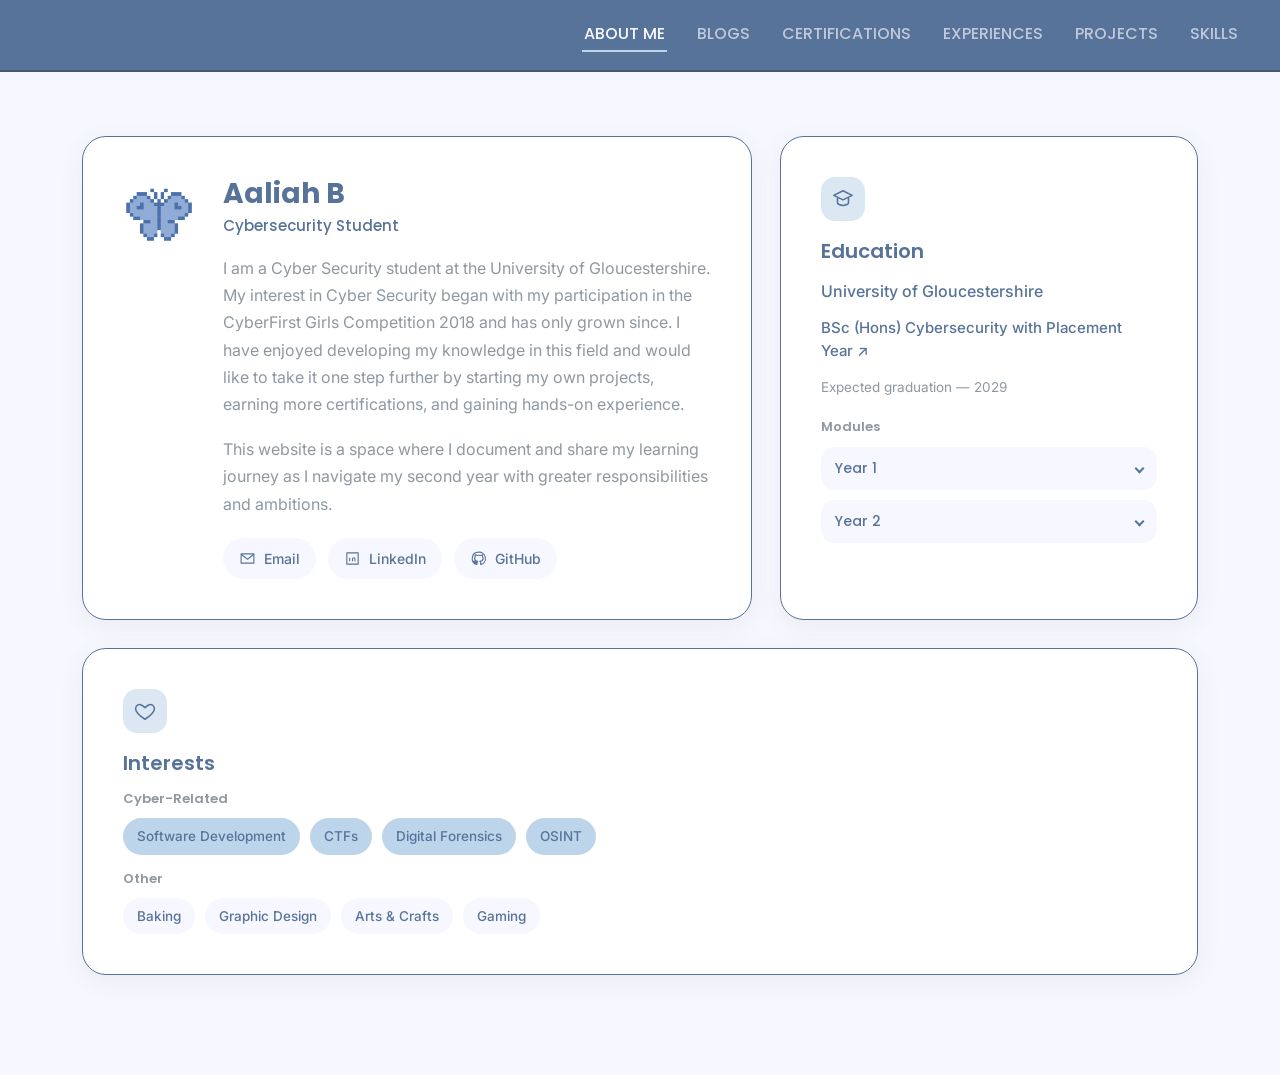
==== index.html @ b20e5bfe "added code for web-portfolio" ====
<!DOCTYPE html>
<html>
    <meta charset="utf-8">
    <head>
        <link href="https://cdn.jsdelivr.net/npm/bootstrap@5.3.8/dist/css/bootstrap.min.css" rel="stylesheet" integrity="sha384-sRIl4kxILFvY47J16cr9ZwB07vP4J8+LH7qKQnuqkuIAvNWLzeN8tE5YBujZqJLB" crossorigin="anonymous">
        
        <link rel="stylesheet" href="./index.css">
        <link rel="stylesheet" href="./navbar.css">
        
        <link rel="icon" type="image/x-icon" href="assets/logo.png">

        <link rel="preconnect" href="https://fonts.googleapis.com">
        <link rel="preconnect" href="https://fonts.gstatic.com" crossorigin>
        <link href="https://fonts.googleapis.com/css2?family=Poppins:wght@500;600;700&family=Inter:wght@400;500;600&display=swap" rel="stylesheet">
        
        <title>About Me</title>
    </head>
    <body>
        <div class="navbar">
            <div class="title">
                <h2>‎ </h2>
            </div>
            <div class="links">
                <a class="active" href="index.html">ABOUT ME</a>
                <a href="./portfolio/blogs/">BLOGS</a>
                <a href="./portfolio/certifications/">CERTIFICATIONS</a>
                <a href="./portfolio/experiences/">EXPERIENCES</a>
                <a href="./portfolio/projects/">PROJECTS</a>
                <a href="./portfolio/skills/">SKILLS</a>
            </div>
        </div>

        <main class="grid-wrap">

            <div class="bento">

                <!-- ABOUT ME -->
                <section class="tile tile--about" aria-labelledby="about-heading">
                    <div class="tile-inner">
                        <div class="avatar" aria-hidden="true"><img src="assets\logo.png"></div>

                        <div class="about-body">
                            <h2 id="about-heading" class="tile-heading">Aaliah B</h2>
                            <p class="tile-sub">Cybersecurity Student</p>
                            <p class="about-text">
                                I am a Cyber Security student at the University of Gloucestershire. 
                                My interest in Cyber Security began with my participation in the CyberFirst 
                                Girls Competition 2018 and has only grown since. I have enjoyed developing 
                                my knowledge in this field and would like to take it one step further 
                                by starting my own projects, earning more certifications, and gaining 
                                hands-on experience.
                            </p>
                            <p class="about-text">
                                This website is a space where I document and share my learning journey
                                as I navigate my second year with greater responsibilities and ambitions.
                            </p>
                            <ul class="connections">
                                <li>
                                    <a href="mailto:aaliah.bfb@gmail.com" class="connection" data-copy="aaliah.bfb@gmail.com">
                                        <span class="connection-icon" aria-hidden="true">
                                            <svg viewBox="0 0 24 24" fill="none" stroke="currentColor" stroke-width="1.6"><path d="M3 5.5h18v13H3z" stroke-linejoin="round"/><path d="m3 6 9 7 9-7" stroke-linejoin="round"/></svg>
                                        </span>
                                        <span class="connection-label">Email</span>
                                    </a>
                                </li>
                                <li>
                                    <a href="https://www.linkedin.com/in/aaliah-bfb" target="_blank" rel="noopener" class="connection">
                                        <span class="connection-icon" aria-hidden="true">
                                            <svg viewBox="0 0 24 24" fill="none" stroke="currentColor" stroke-width="1.6"><path d="M4 4h16v16H4z" stroke-linejoin="round"/><path d="M8 11v5M8 8v.01M12 16v-3.2c0-1 .8-1.8 1.8-1.8s1.7.8 1.7 1.8V16"/></svg>
                                        </span>
                                        <span class="connection-label">LinkedIn</span>
                                    </a>
                                </li>
                                <li>
                                    <a href="https://github.com/aaliah-bfb" target="_blank" rel="noopener" class="connection">
                                        <span class="connection-icon" aria-hidden="true">
                                            <svg viewBox="0 0 24 24" fill="none" stroke="currentColor" stroke-width="1.6"><path d="M12 3a9 9 0 0 0-2.8 17.5c.4.1.6-.2.6-.4v-1.6c-2.5.5-3-1.1-3-1.1-.4-1-1-1.3-1-1.3-.8-.6.1-.5.1-.5.9 0 1.4.9 1.4.9.8 1.4 2.2 1 2.7.8.1-.6.3-1 .6-1.3-2-.2-4.1-1-4.1-4.4 0-1 .3-1.7.9-2.4-.1-.2-.4-1.2.1-2.5 0 0 .8-.2 2.6 1a9 9 0 0 1 4.8 0c1.8-1.2 2.6-1 2.6-1 .5 1.3.2 2.3.1 2.5.6.7.9 1.5.9 2.4 0 3.4-2.1 4.2-4.1 4.4.3.3.6.8.6 1.7v2.4c0 .2.2.5.6.4A9 9 0 0 0 12 3z"/></svg>
                                        </span>
                                        <span class="connection-label">GitHub</span>
                                    </a>
                                </li>
                            </ul>
                        </div>
                    </div>
                </section>

                <!-- EDUCATION -->
                <section class="tile tile--edu" aria-labelledby="edu-heading">
                    <div class="tile-inner">
                        <span class="tile-icon" aria-hidden="true">
                            <svg viewBox="0 0 24 24" fill="none" stroke="currentColor" stroke-width="1.7"><path d="M12 3 2 8l10 5 10-5-10-5Z" stroke-linejoin="round"/><path d="M6 10.5V16c0 1.5 2.7 3 6 3s6-1.5 6-3v-5.5" stroke-linejoin="round"/></svg>
                        </span>
                        <h2 id="edu-heading" class="tile-heading">Education</h2>
                        <p class="edu-school">University of Gloucestershire</p>
                        <a href="https://www.glos.ac.uk/courses/course/cys-bsc-cyber-security/" target="_blank" class="edu-degree">BSc (Hons) Cybersecurity with Placement Year &#8599;</a>
                        <p class="edu-meta">Expected graduation — 2029</p>
 
                        <div class="modules">
                            <p class="interest-label">Modules</p>
                            <details class="year-group">
                                <summary>Year 1</summary>
                                <ul class="module-list">
                                    <li>Principles of Programming</li>
                                    <li>Systems Design</li>
                                    <li>Principles of Cyber Forensics</li>
                                    <li>Computers & Security</li>
                                    <li>Maths for Data Science</li>
                                    <li>Web Development</li>
                                </ul>
                            </details>
                            <details class="year-group">
                                <summary>Year 2</summary>
                                <ul class="module-list">
                                    <li>Data Analytics</li>
                                    <li>Operating Systems</li>
                                    <li>Cryptography & Security</li>
                                    <li>Network Design & Configuration</li>
                                    <li>Ethical Hacking & Security</li>
                                    <li>Artificial Intelligence</li>
                                    <li>Cyber Human Factors</li>
                                </ul>
                            </details>

                        </div>
                    </div>
                </section>

                <!-- INTERESTS -->
                <section class="tile tile--interests" aria-labelledby="interests-heading">
                    <div class="tile-inner">
                        <span class="tile-icon" aria-hidden="true">
                            <svg viewBox="0 0 24 24" fill="none" stroke="currentColor" stroke-width="1.7"><path d="M12 21s-7-4.4-9.5-8.8C.7 8.8 2.4 5 6 5c2 0 3.3 1 6 3.3C14.7 6 16 5 18 5c3.6 0 5.3 3.8 3.5 7.2C19 16.6 12 21 12 21Z" stroke-linejoin="round"/></svg>
                        </span>
                        <h2 id="interests-heading" class="tile-heading">Interests</h2>

                        <div class="interest-group">
                            <p class="interest-label">Cyber-Related</p>
                            <ul class="pill-list">
                                <li class="pill pill--accent">Software Development</li>
                                <li class="pill pill--accent">CTFs</li>
                                <li class="pill pill--accent">Digital Forensics</li>
                                <li class="pill pill--accent">OSINT</li>
                            </ul>
                        </div>

                        <div class="interest-group">
                            <p class="interest-label">Other</p>
                            <ul class="pill-list">
                                <li class="pill">Baking</li>
                                <li class="pill">Graphic Design</li>
                                <li class="pill">Arts & Crafts</li>
                                <li class="pill">Gaming</li>
                            </ul>
                        </div>
                    </div>
                </section>

            </div>
        </main>

        <script src="../scripts/script.js"></script>
        <script src="https://cdn.jsdelivr.net/npm/bootstrap@5.3.8/dist/js/bootstrap.bundle.min.js" integrity="sha384-FKyoEForCGlyvwx9Hj09JcYn3nv7wiPVlz7YYwJrWVcXK/BmnVDxM+D2scQbITxI" crossorigin="anonymous"></script>
    </body>
</html>
---- index.css ----
:root {
  --bg: #f7f7ff;
  --surface: #ffffff;
  --ink: #577399;
  --muted: rgba(73, 88, 103, 0.62);
  --accent: #577399;
  --accent-tint: #bdd5ea;
  --accent-tint-strong: rgba(189, 213, 234, 0.55);
  --dark-border: #495867;

  --font-display: "Poppins", ui-sans-serif, system-ui, sans-serif;
  --font-body: "Inter", ui-sans-serif, system-ui, sans-serif;

  --radius: 24px;
  --shadow: 0 6px 24px rgba(73, 88, 103, 0.08);
  --shadow-hover: 0 14px 34px rgba(73, 88, 103, 0.14);
}


* {
  box-sizing: border-box;
}

body {
  margin: 0;
  background: var(--bg);
  color: var(--ink);
  font-family: var(--font-body);
  -webkit-font-smoothing: antialiased;
}

a {
  color: inherit;
  text-decoration: none;
}

ul {
  list-style: none;
  margin: 0;
  padding: 0;
}


.grid-wrap {
  max-width: 1180px;
  margin: 0 auto;
  padding: 64px 32px 100px;
}

.bento {
  display: grid;
  grid-template-columns: 1.6fr 1fr;
  grid-template-rows: auto auto;
  gap: 28px;
}

.tile--about {
  grid-column: 1 / 2;
  grid-row: 1 / 2;
}

.tile--edu {
  grid-column: 2 / 3;
  grid-row: 1 / 2;
}

.tile--interests {
  grid-column: 1 / 3;
  grid-row: 2 / 3;
}

@media (max-width: 780px) {
  .bento {
    grid-template-columns: 1fr;
    gap: 20px;
  }
  .tile--about,
  .tile--edu,
  .tile--interests,
  .tile--htb {
    grid-column: 1 / 2;
    grid-row: auto;
  }
  .grid-wrap {
    padding: 40px 20px 64px;
  }
}

.tile {
  position: relative;
  background: var(--surface);
  border-radius: var(--radius);
  border: 1px solid var(--accent);
  padding: 40px;
  box-shadow: var(--shadow);
  transition: box-shadow 0.25s ease, transform 0.25s ease;
}

.tile:hover {
  box-shadow: var(--shadow-hover);
  transform: translateY(-3px);
}

.tile-inner {
  display: flex;
  flex-direction: column;
  gap: 14px;
}

.tile-icon {
  display: inline-flex;
  align-items: center;
  justify-content: center;
  width: 44px;
  height: 44px;
  border-radius: 14px;
  background: var(--accent-tint-strong);
  color: var(--accent);
  margin-bottom: 4px;
}

.tile-icon svg {
  width: 22px;
  height: 22px;
}

.tile-heading {
  font-family: var(--font-display);
  font-weight: 600;
  font-size: 20px;
  color: var(--ink);
  margin: 0;
}

.tile--about .tile-inner {
  flex-direction: row;
  gap: 28px;
  align-items: flex-start;
}

.avatar {
  flex: none;
  width: 72px;
  height: 72px;
  overflow: hidden;
}

.avatar img {
  width: 100%;
  height: 100%;
  object-fit: cover;
  display: block;
}

.about-body {
  display: flex;
  flex-direction: column;
  gap: 12px;
  min-width: 0;
}

.about-body .tile-heading {
  font-size: 28px;
  font-weight: 700;
}

.tile-sub {
  margin: -8px 0 0;
  font-family: var(--font-display);
  font-size: 15px;
  font-weight: 500;
  color: var(--accent);
}

.about-text {
  margin: 6px 0 0;
  font-size: 16px;
  line-height: 1.7;
  color: var(--muted);
  max-width: 52ch;
}

.about-text a{
  color: var(--ink);
  font-weight:500;
}

.connections {
  display: flex;
  flex-wrap: wrap;
  gap: 12px;
  margin-top: 8px;
}

.connection {
  display: inline-flex;
  align-items: center;
  gap: 8px;
  padding: 10px 16px;
  border-radius: 999px;
  background: var(--bg);
  font-family: var(--font-body);
  font-weight: 500;
  font-size: 14px;
  color: var(--ink);
  transition: background 0.15s ease, color 0.15s ease;
}

.connection:hover {
  background: var(--accent-tint);
  color: var(--accent);
}

.connection-icon svg {
  width: 17px;
  height: 17px;
  display: block;
}

.connection--ghost {
  color: var(--muted);
  background: transparent;
  border: 1.5px dashed var(--accent-tint);
}

.connection--ghost:hover {
  border-color: var(--accent);
  color: var(--accent);
  background: transparent;
}


.edu-school {
  margin: 2px 0 0;
  font-size: 16px;
  font-weight: 500;
  color: var(--ink);
}
 
.edu-degree {
  display: inline-block;
  font-size: 15px;
  font-weight: 500;
  color: var(--accent);
  border-bottom: 1.5px solid transparent;
}
 
.edu-degree:hover {
  border-bottom-color: var(--accent);
}
 
.edu-meta {
  margin: 0;
  font-size: 13.5px;
  color: var(--muted);
}
 
.modules {
  display: flex;
  flex-direction: column;
  gap: 10px;
  margin-top: 6px;
}
 
.year-group {
  border-radius: 14px;
  background: var(--bg);
  overflow: hidden;
}
 
.year-group summary {
  list-style: none;
  cursor: pointer;
  display: flex;
  align-items: center;
  justify-content: space-between;
  padding: 11px 14px;
  font-family: var(--font-display);
  font-weight: 500;
  font-size: 14px;
  color: var(--ink);
}
 
.year-group summary::-webkit-details-marker {
  display: none;
}
 
.year-group summary::after {
  content: "";
  width: 7px;
  height: 7px;
  border-right: 2px solid var(--accent);
  border-bottom: 2px solid var(--accent);
  transform: rotate(45deg);
  transition: transform 0.2s ease;
}
 
.year-group[open] summary::after {
  transform: rotate(-135deg);
}
 
.module-list {
  list-style: none;
  margin: 0;
  padding: 0 14px 14px;
  display: flex;
  flex-direction: column;
  gap: 7px;
}
 
.module-list li {
  position: relative;
  padding-left: 14px;
  font-size: 13.5px;
  color: var(--muted);
}
 
.module-list li::before {
  content: "";
  position: absolute;
  left: 0;
  top: 7px;
  width: 5px;
  height: 5px;
  border-radius: 50%;
  background: var(--accent-tint);
}

.interest-group {
  display: flex;
  flex-direction: column;
  gap: 10px;
}

.interest-label {
  margin: 0;
  font-family: var(--font-display);
  font-size: 13px;
  font-weight: 600;
  color: var(--muted);
}

.pill-list {
  display: flex;
  flex-wrap: wrap;
  gap: 10px;
}

.pill {
  padding: 8px 14px;
  border-radius: 999px;
  background: var(--bg);
  font-size: 13.5px;
  font-weight: 500;
  color: var(--ink);
}

.pill--accent {
  background: var(--accent-tint);
  color: var(--accent);
}

.stat-grid {
  display: flex;
  gap: 28px;
  margin-top: 6px;
  flex-wrap: wrap;
}

.stat {
  display: flex;
  flex-direction: column;
  gap: 3px;
}

.stat-value {
  margin: 0;
  font-family: var(--font-display);
  font-size: 20px;
  font-weight: 600;
  color: var(--accent);
}

.stat-label {
  margin: 0;
  font-size: 12.5px;
  color: var(--muted);
}

.htb-link {
  align-self: flex-start;
  margin-top: 8px;
  font-size: 14.5px;
  font-weight: 500;
  color: var(--accent);
  border-bottom: 1.5px solid transparent;
}

.htb-link:hover {
  border-bottom-color: var(--accent);
}


@media (prefers-reduced-motion: reduce) {
  .tile {
    transition: none;
  }
}

a:focus-visible,
.connection:focus-visible {
  outline: 2px solid var(--accent);
  outline-offset: 2px;
  border-radius: 6px;
}

.navbar .links a:focus-visible {
  outline: 2px solid var(--accent-tint);
  outline-offset: 2px;
  border-radius: 4px;
}
---- navbar.css ----
/* PAGE DEFINITION */
:root {
  --bg: #f7f7ff;
  --surface: #ffffff;
  --ink: #577399;
  --muted: rgba(73, 88, 103, 0.62);
  --accent: #577399;
  --accent-tint: #bdd5ea;
  --accent-tint-strong: rgba(189, 213, 234, 0.55);
  --dark-border: #495867;

  --font-display: "Poppins", ui-sans-serif, system-ui, sans-serif;
  --font-body: "Inter", ui-sans-serif, system-ui, sans-serif;

  --radius: 24px;
  --shadow: 0 6px 24px rgba(73, 88, 103, 0.08);
  --shadow-hover: 0 14px 34px rgba(73, 88, 103, 0.14);
}

/* GENERAL STYLING */
* {
  box-sizing: border-box;
}

body {
  margin: 0;
  background: var(--bg);
  color: var(--ink);
  font-family: var(--font-body);
  -webkit-font-smoothing: antialiased;
}

a {
  color: inherit;
  text-decoration: none;
}

ul {
  list-style: none;
  margin: 0;
  padding: 0;
}

/* NAVBAR */
.navbar {
  display: flex;
  align-items: center;
  justify-content: space-between;
  gap: 24px;
  background: var(--ink);
  padding: 18px 40px;
  position: sticky;
  top: 0;
  z-index: 10;
  border-bottom: 2px solid #495867;
}

.navbar .title h2 {
  margin: 0;
  font-family: var(--font-display);
  font-weight: 700;
  font-size: 18px;
  color: var(--bg);
}

.navbar .links {
  display: flex;
  align-items: center;
  flex-wrap: wrap;
  gap: 28px;
}

.navbar .links a {
  font-family: var(--font-display);
  font-weight: 500;
  font-size: 16px;
  color: rgba(247, 247, 255, 0.65);
  padding: 4px 2px;
  border-bottom: 2px solid transparent;
  transition: color 0.15s ease, border-color 0.15s ease;
}

.navbar .links a:hover {
  color: var(--bg);
}

.navbar .links a.active {
  color: var(--bg);
  border-bottom-color: var(--accent-tint);
}

@media (max-width: 780px) {
  .navbar {
    flex-direction: column;
    align-items: flex-start;
    padding: 16px 20px;
    gap: 10px;
  }
  .navbar .links {
    gap: 16px;
  }
  .navbar .links a {
    font-size: 13px;
  }
}
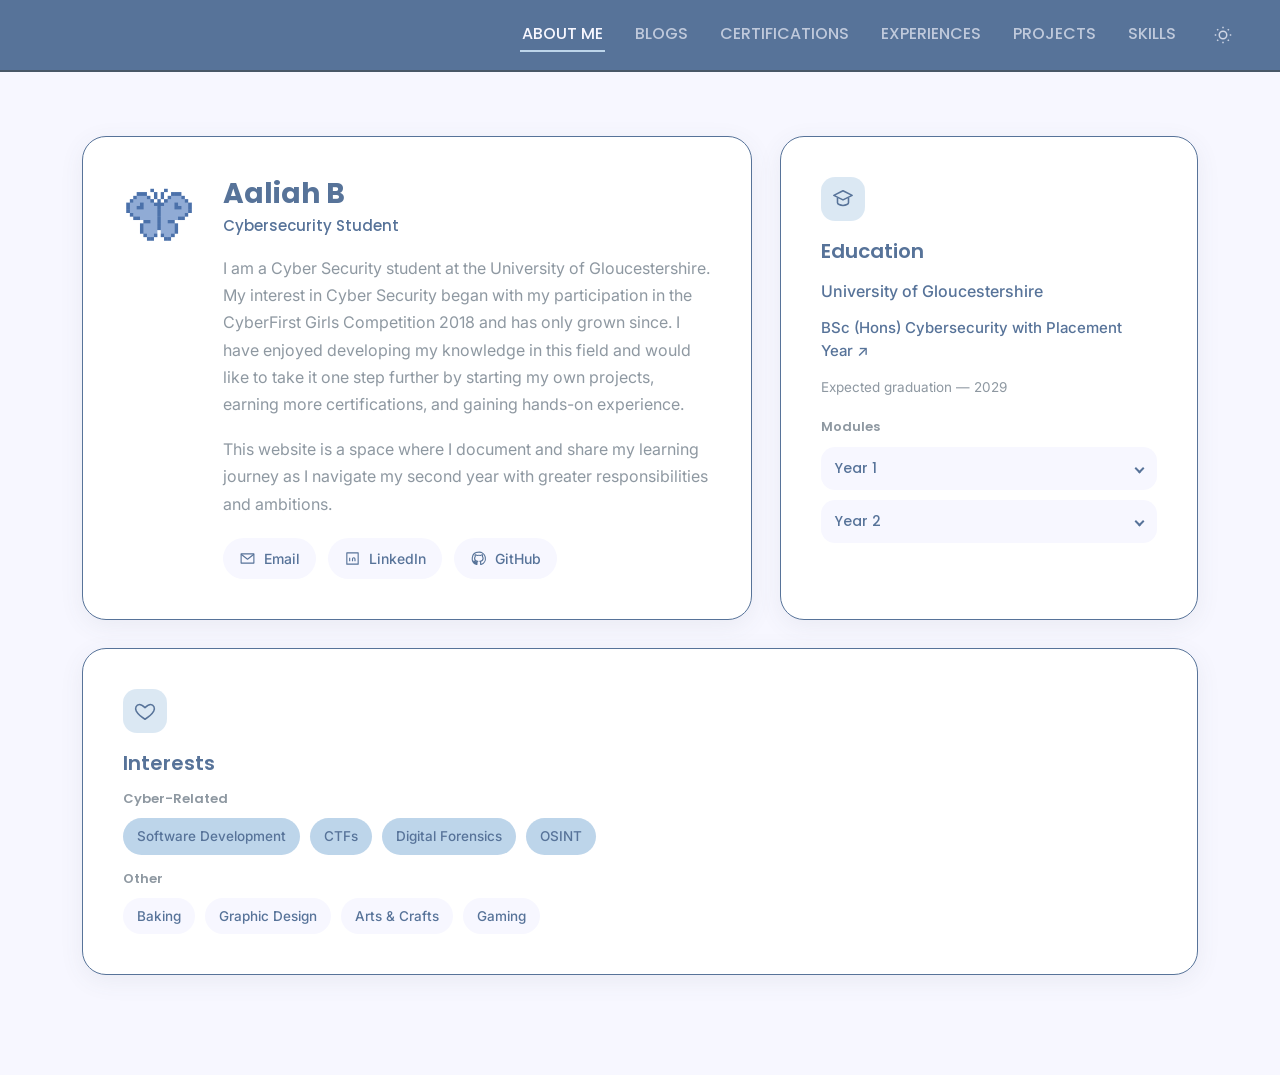
==== commit 969657f2: "feat: fix routing and add responsive layout with light/dark mode" ====
--- a/index.html
+++ b/index.html
@@ -2,6 +2,7 @@
 <html>
     <meta charset="utf-8">
     <head>
+        <meta name="viewport" content="width=device-width, initial-scale=1.0">
         <link href="https://cdn.jsdelivr.net/npm/bootstrap@5.3.8/dist/css/bootstrap.min.css" rel="stylesheet" integrity="sha384-sRIl4kxILFvY47J16cr9ZwB07vP4J8+LH7qKQnuqkuIAvNWLzeN8tE5YBujZqJLB" crossorigin="anonymous">
         
         <link rel="stylesheet" href="./index.css">
@@ -13,27 +14,48 @@
         <link rel="preconnect" href="https://fonts.gstatic.com" crossorigin>
         <link href="https://fonts.googleapis.com/css2?family=Poppins:wght@500;600;700&family=Inter:wght@400;500;600&display=swap" rel="stylesheet">
         
-        <title>About Me</title>
+        <title>Aaliah BFB</title>
     </head>
     <body>
         <div class="navbar">
             <div class="title">
                 <h2>‎ </h2>
             </div>
+             <button class="hamburger" onclick="document.querySelector('.navbar').classList.toggle('open')" aria-label="Toggle menu">
+                <span></span>
+                <span></span>
+                <span></span>
+            </button>
             <div class="links">
-                <a class="active" href="index.html">ABOUT ME</a>
+                <a class="active" href="#">ABOUT ME</a>
                 <a href="./portfolio/blogs/">BLOGS</a>
                 <a href="./portfolio/certifications/">CERTIFICATIONS</a>
                 <a href="./portfolio/experiences/">EXPERIENCES</a>
                 <a href="./portfolio/projects/">PROJECTS</a>
                 <a href="./portfolio/skills/">SKILLS</a>
+
+                <button class="theme-toggle" id="theme-toggle" aria-label="Toggle theme">
+                    <svg class="icon-sun" viewBox="0 0 24 24" fill="none" stroke="currentColor" stroke-width="2">
+                        <circle cx="12" cy="12" r="5"></circle>
+                        <line x1="12" y1="1" x2="12" y2="3"></line>
+                        <line x1="12" y1="21" x2="12" y2="23"></line>
+                        <line x1="4.22" y1="4.22" x2="5.64" y2="5.64"></line>
+                        <line x1="18.36" y1="18.36" x2="19.78" y2="19.78"></line>
+                        <line x1="1" y1="12" x2="3" y2="12"></line>
+                        <line x1="21" y1="12" x2="23" y2="12"></line>
+                        <line x1="4.22" y1="19.78" x2="5.64" y2="18.36"></line>
+                        <line x1="18.36" y1="5.64" x2="19.78" y2="4.22"></line>
+                    </svg>
+                    <svg class="icon-moon" viewBox="0 0 24 24" fill="none" stroke="currentColor" stroke-width="2">
+                        <path d="M21 12.79A9 9 0 1 1 11.21 3 7 7 0 0 0 21 12.79z"></path>
+                    </svg>
+                </button>
             </div>
         </div>
 
         <main class="grid-wrap">
 
             <div class="bento">
-
                 <!-- ABOUT ME -->
                 <section class="tile tile--about" aria-labelledby="about-heading">
                     <div class="tile-inner">
@@ -157,8 +179,7 @@
 
             </div>
         </main>
-
-        <script src="../scripts/script.js"></script>
+        <script src="/scripts/theme.js"></script>
         <script src="https://cdn.jsdelivr.net/npm/bootstrap@5.3.8/dist/js/bootstrap.bundle.min.js" integrity="sha384-FKyoEForCGlyvwx9Hj09JcYn3nv7wiPVlz7YYwJrWVcXK/BmnVDxM+D2scQbITxI" crossorigin="anonymous"></script>
     </body>
 </html>
--- a/navbar.css
+++ b/navbar.css
@@ -9,6 +9,9 @@
   --accent-tint-strong: rgba(189, 213, 234, 0.55);
   --dark-border: #495867;
 
+  --navbar-bg: #577399;
+  --navbar-text: #f7f7ff;
+
   --font-display: "Poppins", ui-sans-serif, system-ui, sans-serif;
   --font-body: "Inter", ui-sans-serif, system-ui, sans-serif;
 
@@ -47,7 +50,7 @@
   align-items: center;
   justify-content: space-between;
   gap: 24px;
-  background: var(--ink);
+  background: var(--navbar-bg);
   padding: 18px 40px;
   position: sticky;
   top: 0;
@@ -60,7 +63,7 @@
   font-family: var(--font-display);
   font-weight: 700;
   font-size: 18px;
-  color: var(--bg);
+  color: var(--navbar-text);
 }
 
 .navbar .links {
@@ -81,25 +84,130 @@
 }
 
 .navbar .links a:hover {
-  color: var(--bg);
+  color: var(--navbar-text);
 }
 
 .navbar .links a.active {
-  color: var(--bg);
+  color: var(--navbar-text);
   border-bottom-color: var(--accent-tint);
+}
+
+/* Hamburger icon — hidden by default (desktop) */
+.hamburger {
+  display: none;
+  flex-direction: column;
+  justify-content: space-between;
+  width: 26px;
+  height: 20px;
+  background: none;
+  border: none;
+  cursor: pointer;
+  padding: 0;
+}
+
+.hamburger span {
+  display: block;
+  height: 2px;
+  width: 100%;
+  background: var(--navbar-text);
+  border-radius: 2px;
+  transition: transform 0.2s ease, opacity 0.2s ease;
 }
 
 @media (max-width: 780px) {
   .navbar {
+    flex-direction: row;
+    align-items: center;
+    justify-content: space-between;
+    padding: 16px 20px;
+    gap: 10px;
+    position: relative;
+  }
+
+  .hamburger {
+    display: flex;
+  }
+
+  .navbar .links {
+    display: none;
     flex-direction: column;
     align-items: flex-start;
+    width: 100%;
+    gap: 16px;
+    position: absolute;
+    top: 100%;
+    left: 0;
+    background: var(--navbar-bg);
     padding: 16px 20px;
-    gap: 10px;
-  }
-  .navbar .links {
-    gap: 16px;
-  }
+    border-bottom: 2px solid #495867;
+  }
+
+  .navbar.open .links {
+    display: flex;
+  }
+
   .navbar .links a {
     font-size: 13px;
   }
+
+  /* Turn hamburger into an X when open */
+  .navbar.open .hamburger span:nth-child(1) {
+    transform: translateY(9px) rotate(45deg);
+  }
+  .navbar.open .hamburger span:nth-child(2) {
+    opacity: 0;
+  }
+  .navbar.open .hamburger span:nth-child(3) {
+    transform: translateY(-9px) rotate(-45deg);
+  }
+}
+
+/* THEME TOGGLE BUTTON */
+.theme-toggle {
+  display: flex;
+  align-items: center;
+  justify-content: center;
+  width: 34px;
+  height: 34px;
+  border: none;
+  border-radius: 50%;
+  background: transparent;
+  color: rgba(247, 247, 255, 0.75);
+  cursor: pointer;
+  padding: 0;
+  transition: background 0.15s ease, color 0.15s ease;
+}
+
+.theme-toggle:hover {
+  background: rgba(247, 247, 255, 0.12);
+  color: var(--navbar-text);
+}
+
+.theme-toggle svg {
+  width: 18px;
+  height: 18px;
+}
+
+.theme-toggle .icon-moon {
+  display: none;
+}
+
+/* Show moon, hide sun, when dark mode is active */
+[data-theme="dark"] .theme-toggle .icon-sun {
+  display: none;
+}
+[data-theme="dark"] .theme-toggle .icon-moon {
+  display: block;
+}
+
+/* DARK MODE PALETTE */
+[data-theme="dark"] {
+  --bg: #1c222b;
+  --surface: #262d38;
+  --ink: #c9d6e3;
+  --muted: rgba(201, 214, 227, 0.62);
+  --accent: #8fb4d9;
+  --accent-tint: #3a4a5c;
+  --accent-tint-strong: rgba(58, 74, 92, 0.55);
+  --dark-border: #3a4452;
 }
